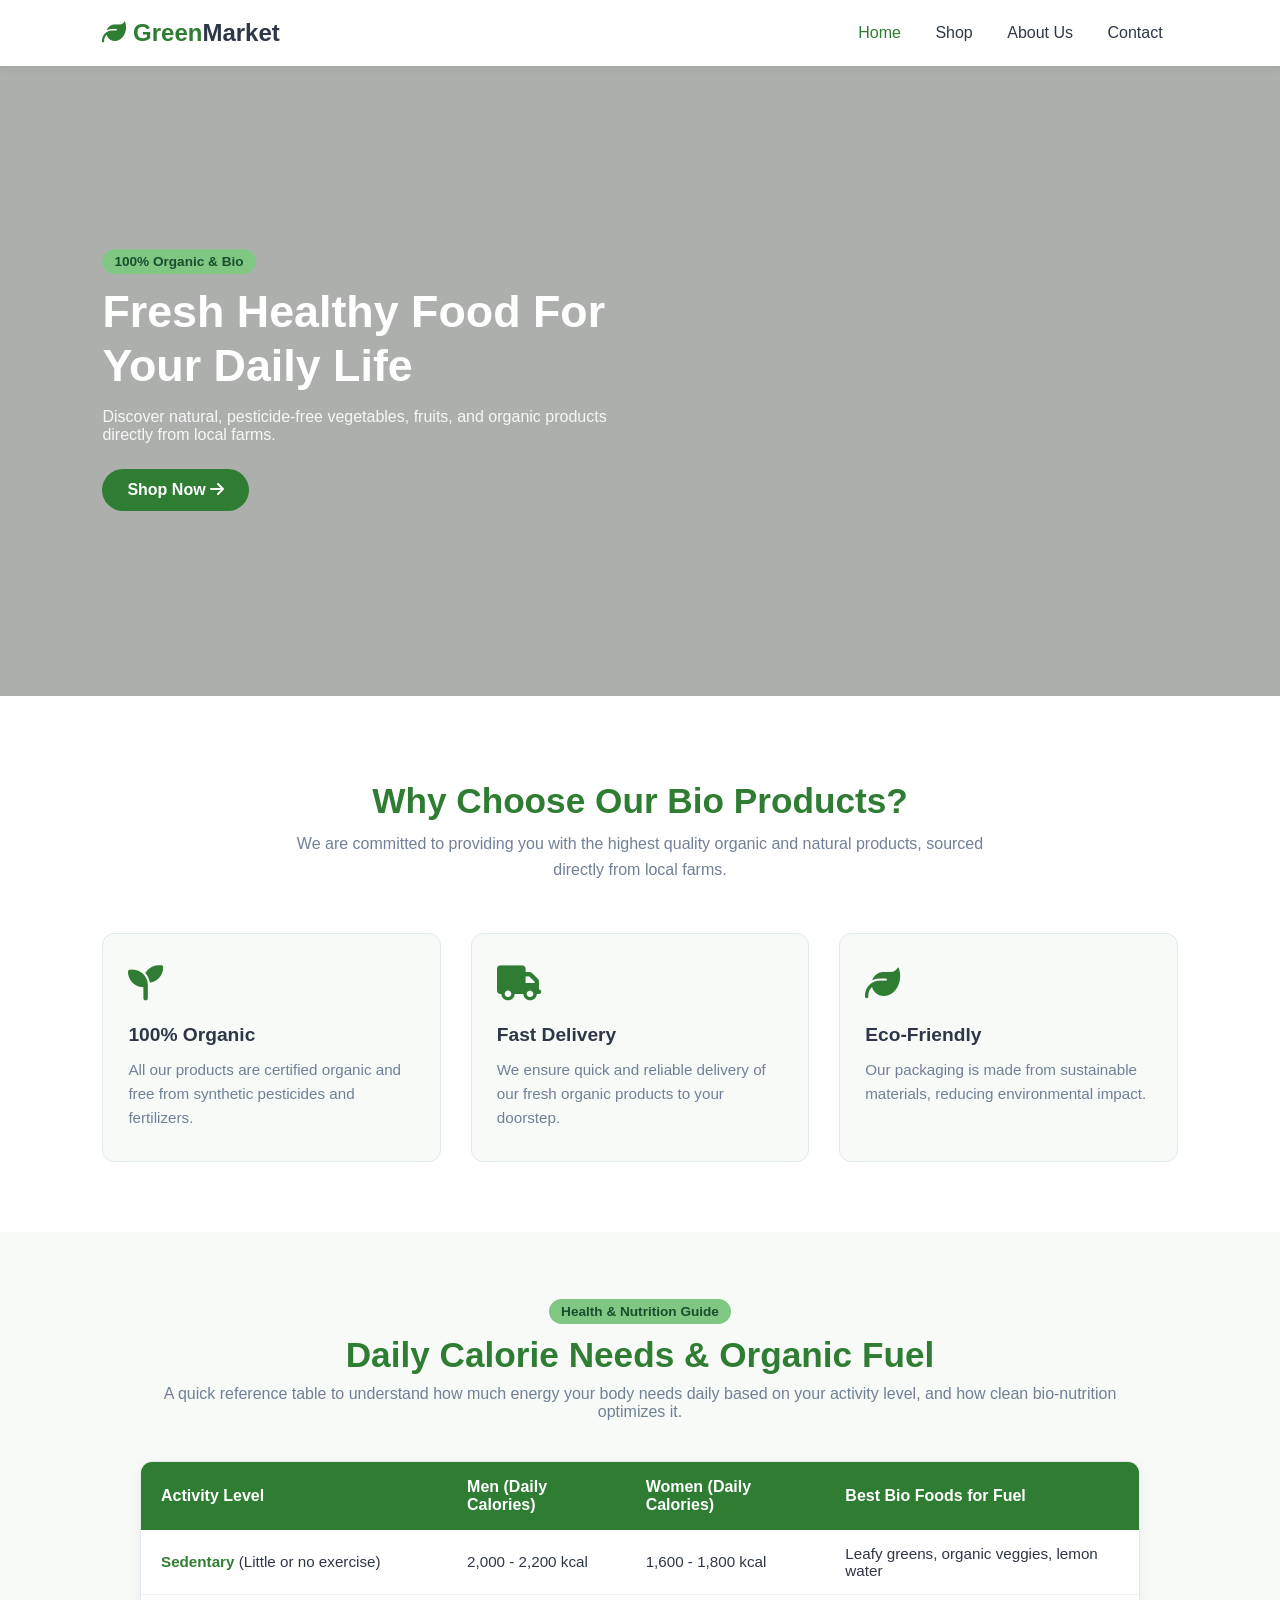
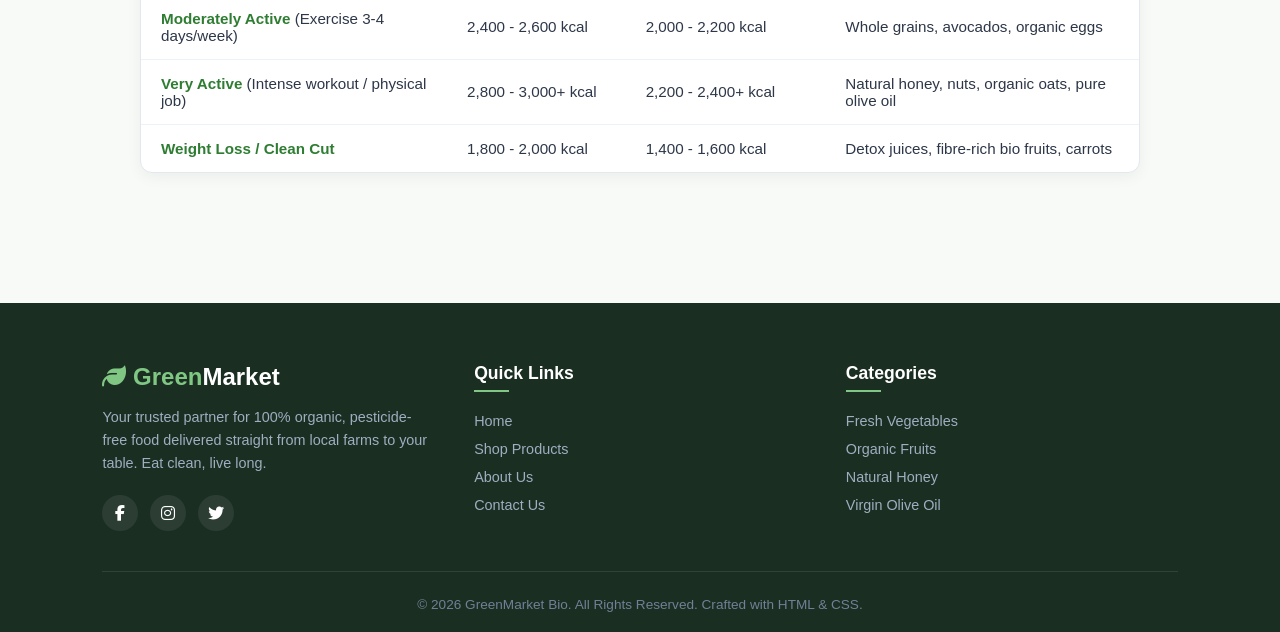
==== index.html @ e3e8498c "projet final" ====
<!doctype html>
<html lang="en">
  <head>
    <meta charset="UTF-8" />
    <meta name="viewport" content="width=device-width, initial-scale=1.0" />
    <title>GreenMarket - Bio & Organic Shop</title>
    <link rel="stylesheet" href="style.css" />
    <!-- FontAwesome for Icons -->
    <link
      rel="stylesheet"
      href="https://cdnjs.cloudflare.com/ajax/libs/font-awesome/6.4.0/css/all.min.css"
    />
  </head>
  <body>
    <!-- Navbar -->
    <header class="navbar">
      <div class="logo">
        <i class="fa-solid fa-leaf"></i> Green<span>Market</span>
      </div>
      <nav>
        <a href="index.html" class="active">Home</a>
        <a href="shop.html">Shop</a>
        <a href="index.html#about">About Us</a>
        <a href="contact.html">Contact</a>
      </nav>
    </header>

    <!-- Hero Section -->
    <section class="hero">
      <div class="hero-content">
        <span class="tag">100% Organic & Bio</span>
        <h1>Fresh Healthy Food For Your Daily Life</h1>
        <p>
          Discover natural, pesticide-free vegetables, fruits, and organic
          products directly from local farms.
        </p>
        <a href="shop.html" class="btn"
          >Shop Now <i class="fa-solid fa-arrow-right"></i
        ></a>
      </div>
    </section>

    <!-- Why Choose Us Section -->
    <section class="why-bio-section" id="about">
      <div class="why-bio-header">
        <h2>Why Choose Our Bio Products?</h2>
        <p>
          We are committed to providing you with the highest quality organic and
          natural products, sourced directly from local farms.
        </p>
      </div>

      <div class="why-bio-grid">
        <!-- Why Card 1 -->
        <div class="why-card">
          <div class="icon-box">
            <i class="fa-solid fa-seedling"></i>
          </div>
          <h3>100% Organic</h3>
          <p>
            All our products are certified organic and free from synthetic
            pesticides and fertilizers.
          </p>
        </div>

        <!-- Why Card 2 -->
        <div class="why-card">
          <div class="icon-box">
            <i class="fa-solid fa-truck"></i>
          </div>
          <h3>Fast Delivery</h3>
          <p>
            We ensure quick and reliable delivery of our fresh organic products
            to your doorstep.
          </p>
        </div>

        <!-- Why Card 3 -->
        <div class="why-card">
          <div class="icon-box">
            <i class="fa-solid fa-leaf"></i>
          </div>
          <h3>Eco-Friendly</h3>
          <p>
            Our packaging is made from sustainable materials, reducing
            environmental impact.
          </p>
        </div>
      </div>
    </section>

    <!-- Calorie & Nutrition Guide Section -->
    <section class="calorie-table-section">
      <div class="calorie-container">
        <div class="section-title">
          <span class="tag">Health & Nutrition Guide</span>
          <h2>Daily Calorie Needs & Organic Fuel</h2>
          <p>
            A quick reference table to understand how much energy your body
            needs daily based on your activity level, and how clean
            bio-nutrition optimizes it.
          </p>
        </div>

        <div class="table-wrapper">
          <table class="nutrition-table">
            <thead>
              <tr>
                <th>Activity Level</th>
                <th>Men (Daily Calories)</th>
                <th>Women (Daily Calories)</th>
                <th>Best Bio Foods for Fuel</th>
              </tr>
            </thead>
            <tbody>
              <tr>
                <td><strong>Sedentary</strong> (Little or no exercise)</td>
                <td>2,000 - 2,200 kcal</td>
                <td>1,600 - 1,800 kcal</td>
                <td>Leafy greens, organic veggies, lemon water</td>
              </tr>
              <tr>
                <td>
                  <strong>Moderately Active</strong> (Exercise 3-4 days/week)
                </td>
                <td>2,400 - 2,600 kcal</td>
                <td>2,000 - 2,200 kcal</td>
                <td>Whole grains, avocados, organic eggs</td>
              </tr>
              <tr>
                <td>
                  <strong>Very Active</strong> (Intense workout / physical job)
                </td>
                <td>2,800 - 3,000+ kcal</td>
                <td>2,200 - 2,400+ kcal</td>
                <td>Natural honey, nuts, organic oats, pure olive oil</td>
              </tr>
              <tr>
                <td><strong>Weight Loss / Clean Cut</strong></td>
                <td>1,800 - 2,000 kcal</td>
                <td>1,400 - 1,600 kcal</td>
                <td>Detox juices, fibre-rich bio fruits, carrots</td>
              </tr>
            </tbody>
          </table>
        </div>
      </div>
    </section>

    <!-- Professional Footer -->
    <footer class="footer" id="contact">
      <div class="footer-container">
        <!-- Col 1: About Brand -->
        <div class="footer-col">
          <div class="logo">
            <i class="fa-solid fa-leaf"></i> Green<span>Market</span>
          </div>
          <p>
            Your trusted partner for 100% organic, pesticide-free food delivered
            straight from local farms to your table. Eat clean, live long.
          </p>
          <div class="social-icons">
            <a href="#"><i class="fa-brands fa-facebook-f"></i></a>
            <a href="#"><i class="fa-brands fa-instagram"></i></a>
            <a href="#"><i class="fa-brands fa-twitter"></i></a>
          </div>
        </div>

        <!-- Col 2: Quick Links -->
        <div class="footer-col">
          <h3>Quick Links</h3>
          <ul>
            <li><a href="index.html">Home</a></li>
            <li><a href="shop.html">Shop Products</a></li>
            <li><a href="index.html#about">About Us</a></li>
            <li><a href="contact.html">Contact Us</a></li>
          </ul>
        </div>

        <!-- Col 3: Categories -->
        <div class="footer-col">
          <h3>Categories</h3>
          <ul>
            <li><a href="shop.html?cat=vegetables">Fresh Vegetables</a></li>
            <li><a href="shop.html?cat=fruits">Organic Fruits</a></li>
            <li><a href="shop.html?cat=honey-oils">Natural Honey</a></li>
            <li><a href="shop.html?cat=honey-oils">Virgin Olive Oil</a></li>
          </ul>
        </div>

      </div>

      <!-- Bottom Bar -->
      <div class="footer-bottom">
        <p>
          &copy; 2026 GreenMarket Bio. All Rights Reserved. Crafted with HTML &
          CSS.
        </p>
      </div>
    </footer>
</body>
</html>
---- style.css ----
:root {
  --primary: #2e7d32;
  --primary-hover: #1b5e20;
  --accent: #81c784;
  --bg: #f7faf7;
  --text: #2d3748;
  --card-bg: #ffffff;
}

* {
  margin: 0;
  padding: 0;
  box-sizing: border-box;
  font-family: "Segoe UI", Tahoma, Geneva, Verdana, sans-serif;
}

body {
  background-color: var(--bg);
  color: var(--text);
}

/* Navbar */
.navbar {
  display: flex;
  justify-content: space-between;
  align-items: center;
  padding: 1.2rem 8%;
  background: #ffffff;
  box-shadow: 0 2px 10px rgba(0, 0, 0, 0.05);
  position: sticky;
  top: 0;
  z-index: 100;
}

.logo {
  font-size: 1.5rem;
  font-weight: bold;
  color: var(--primary);
}

.logo span {
  color: var(--text);
}

.navbar nav a {
  margin: 0 15px;
  text-decoration: none;
  color: var(--text);
  font-weight: 500;
  transition: 0.3s;
}

.navbar nav a:hover,
.navbar nav a.active {
  color: var(--primary);
}

/* Hero Section */
.hero {
  background:
    linear-gradient(rgba(0, 0, 0, 0.3), rgba(0, 0, 0, 0.3)),
    url("https://images.unsplash.com/photo-1610832958506-aa56368176cf?auto=format&fit=crop&w=1200&q=80")
      center/cover;
  height: 70vh;
  display: flex;
  align-items: center;
  padding: 0 8%;
  color: white;
}

.hero-content {
  max-width: 550px;
}

.tag {
  background: var(--accent);
  color: #1a4d2e;
  padding: 5px 12px;
  border-radius: 20px;
  font-size: 0.85rem;
  font-weight: bold;
}

.hero h1 {
  font-size: 2.8rem;
  margin: 15px 0;
  line-height: 1.2;
}

.hero p {
  margin-bottom: 25px;
  opacity: 0.9;
}

.btn {
  display: inline-block;
  background: var(--primary);
  color: white;
  padding: 12px 25px;
  border-radius: 25px;
  text-decoration: none;
  font-weight: bold;
  transition: 0.3s;
}

.btn:hover {
  background: var(--primary-hover);
}

/* Products Section */
.products-section {
  padding: 60px 8%;
  text-align: center;
}

.products-section h2 {
  font-size: 2rem;
  color: var(--primary);
}

.subtitle {
  color: #718096;
  margin-bottom: 40px;
}

.products-grid {
  display: grid;
  grid-template-columns: repeat(auto-fit, minmax(250px, 1fr));
  gap: 30px;
}

.product-card {
  background: var(--card-bg);
  border-radius: 12px;
  padding: 20px;
  position: relative;
  box-shadow: 0 4px 15px rgba(0, 0, 0, 0.05);
  transition:
    transform 0.3s,
    box-shadow 0.3s;
}

.product-card:hover {
  transform: translateY(-5px);
  box-shadow: 0 8px 25px rgba(0, 0, 0, 0.1);
}

.badge-organic {
  position: absolute;
  top: 15px;
  left: 15px;
  background: var(--accent);
  color: #1a4d2e;
  font-size: 0.75rem;
  font-weight: bold;
  padding: 3px 8px;
  border-radius: 5px;
}

.img-box img {
  width: 100%;
  height: 180px;
  object-fit: cover;
  border-radius: 8px;
}

.card-body h3 {
  font-size: 1.1rem;
  margin: 15px 0 8px;
}

.price {
  font-size: 1.2rem;
  font-weight: bold;
  color: var(--primary);
  margin-bottom: 15px;
}

.price span {
  font-size: 0.85rem;
  color: #a0aec0;
}

.add-to-cart-btn {
  width: 100%;
  background: var(--bg);
  border: 1px solid var(--primary);
  color: var(--primary);
  padding: 10px;
  border-radius: 8px;
  font-weight: bold;
  cursor: pointer;
  transition: 0.3s;
}

.add-to-cart-btn:hover {
  background: var(--primary);
  color: white;
}

/* --- New Styles for Shop Page --- */

/* Page Header / Banner */
.page-header {
  background:
    linear-gradient(rgba(0, 0, 0, 0.4), rgba(0, 0, 0, 0.4)),
    url("https://images.unsplash.com/photo-1542838132-92c53300491e?auto=format&fit=crop&w=1200&q=80")
      center/cover;
  color: white;
  text-align: center;
  padding: 50px 20px;
}

.page-header h1 {
  font-size: 2.2rem;
  margin-bottom: 10px;
}

.page-header p a {
  color: var(--accent);
  text-decoration: none;
}

.page-header p span {
  color: #fff;
}

/* Main Shop Layout (Sidebar + Grid) */
.shop-container {
  display: flex;
  gap: 30px;
  padding: 50px 8%;
}

/* Sidebar Filters */
.shop-sidebar {
  flex: 1;
  background: white;
  padding: 25px;
  border-radius: 12px;
  box-shadow: 0 4px 15px rgba(0, 0, 0, 0.05);
  height: fit-content;
}

.filter-group {
  margin-bottom: 30px;
}

.filter-group:last-child {
  margin-bottom: 0;
}

.filter-group h3 {
  font-size: 1.1rem;
  color: var(--primary);
  margin-bottom: 15px;
  border-bottom: 2px solid var(--bg);
  padding-bottom: 8px;
}

.search-box {
  display: flex;
  border: 1px solid #cbd5e0;
  border-radius: 8px;
  overflow: hidden;
}

.search-box input {
  flex: 1;
  padding: 10px;
  border: none;
  outline: none;
}

.search-box button {
  background: var(--primary);
  color: white;
  border: none;
  padding: 0 15px;
  cursor: pointer;
}

.category-list {
  list-style: none;
}

.category-list li {
  margin-bottom: 10px;
}

.category-list li a {
  text-decoration: none;
  color: var(--text);
  display: flex;
  justify-content: space-between;
  transition: 0.3s;
}

.category-list li a:hover {
  color: var(--primary);
}

.price-filter input[type="range"] {
  width: 100%;
  accent-color: var(--primary);
  cursor: pointer;
}

.price-filter p {
  margin-top: 10px;
  font-size: 0.9rem;
  color: #718096;
}

.tags-container {
  display: flex;
  flex-wrap: wrap;
  gap: 8px;
}

.tag-item {
  background: var(--bg);
  border: 1px solid #cbd5e0;
  padding: 5px 10px;
  border-radius: 6px;
  font-size: 0.85rem;
  cursor: pointer;
  transition: 0.3s;
}

.tag-item:hover {
  background: var(--primary);
  color: white;
  border-color: var(--primary);
}

/* Shop Content Area */
.shop-content {
  flex: 3;
}

.shop-topbar {
  display: flex;
  justify-content: space-between;
  align-items: center;
  background: white;
  padding: 15px 20px;
  border-radius: 12px;
  margin-bottom: 30px;
  box-shadow: 0 4px 15px rgba(0, 0, 0, 0.05);
}

.shop-topbar p {
  color: #718096;
  font-size: 0.9rem;
}

.sort-box {
  display: flex;
  align-items: center;
  gap: 10px;
}

.sort-box select {
  padding: 8px 12px;
  border: 1px solid #cbd5e0;
  border-radius: 6px;
  outline: none;
  background: white;
  cursor: pointer;
}

/* Responsive (Mobile view) */
@media (max-width: 768px) {
  .shop-container {
    flex-direction: column;
  }
}
/* --- Why Bio Section Styles --- */
.why-bio-section {
  padding: 70px 8%;
  background: #ffffff;
  text-align: center;
}

.why-bio-header {
  max-width: 700px;
  margin: 0 auto 50px auto;
}

.why-bio-header h2 {
  font-size: 2.2rem;
  color: var(--primary);
  margin: 15px 0 10px;
}

.why-bio-header p {
  color: #718096;
  font-size: 1rem;
  line-height: 1.6;
}

.why-bio-grid {
  display: grid;
  grid-template-columns: repeat(auto-fit, minmax(280px, 1fr));
  gap: 30px;
}

.why-card {
  background: var(--bg);
  padding: 30px 25px;
  border-radius: 12px;
  border: 1px solid #e2e8f0;
  transition: 0.3s;
  text-align: left;
}

.why-card:hover {
  transform: translateY(-5px);
  box-shadow: 0 10px 25px rgba(0, 0, 0, 0.05);
  border-color: var(--accent);
}

.why-card .icon-box {
  font-size: 2.2rem;
  color: var(--primary);
  margin-bottom: 20px;
}

.why-card h3 {
  font-size: 1.2rem;
  margin-bottom: 12px;
  color: var(--text);
}

.why-card p {
  color: #718096;
  font-size: 0.95rem;
  line-height: 1.6;
}
/* --- Professional Footer Styles --- */
.footer {
  background: #1a2e22; /* Dark Greenish Theme */
  color: #e2e8f0;
  padding: 60px 8% 20px 8%;
  margin-top: 60px;
}

.footer-container {
  display: grid;
  grid-template-columns: repeat(auto-fit, minmax(220px, 1fr));
  gap: 40px;
  margin-bottom: 40px;
}

.footer-col .logo {
  color: var(--accent);
  font-size: 1.5rem;
  margin-bottom: 15px;
}

.footer-col .logo span {
  color: #ffffff;
}

.footer-col p {
  font-size: 0.9rem;
  line-height: 1.6;
  color: #a0aec0;
  margin-bottom: 20px;
}

.social-icons {
  display: flex;
  gap: 12px;
}

.social-icons a {
  display: flex;
  align-items: center;
  justify-content: center;
  width: 36px;
  height: 36px;
  background: rgba(255, 255, 255, 0.08);
  color: white;
  border-radius: 50%;
  text-decoration: none;
  transition: 0.3s;
}

.social-icons a:hover {
  background: var(--primary);
  transform: translateY(-3px);
}

.footer-col h3 {
  font-size: 1.1rem;
  color: #ffffff;
  margin-bottom: 20px;
  position: relative;
  padding-bottom: 8px;
}

.footer-col h3::after {
  content: "";
  position: absolute;
  left: 0;
  bottom: 0;
  width: 35px;
  height: 2px;
  background: var(--accent);
}

.footer-col ul {
  list-style: none;
}

.footer-col ul li {
  margin-bottom: 10px;
}

.footer-col ul li a {
  color: #a0aec0;
  text-decoration: none;
  font-size: 0.9rem;
  transition: 0.3s;
}

.footer-col ul li a:hover {
  color: var(--accent);
  padding-left: 5px;
}

.footer-bottom {
  text-align: center;
  padding-top: 25px;
  border-top: 1px solid rgba(255, 255, 255, 0.1);
  font-size: 0.85rem;
  color: #718096;
}
/* --- Nutrition & Calorie Table Styles --- */
.calorie-table-section {
  padding: 70px 8%;
  background: var(--bg);
  text-align: center;
}

.calorie-container {
  max-width: 1000px;
  margin: 0 auto;
}

.section-title {
  margin-bottom: 40px;
}

.section-title h2 {
  font-size: 2.2rem;
  color: var(--primary);
  margin: 15px 0 10px;
}

.section-title p {
  color: #718096;
  font-size: 1rem;
}

.table-wrapper {
  overflow-x: auto;
  background: white;
  border-radius: 12px;
  box-shadow: 0 4px 15px rgba(0, 0, 0, 0.05);
  border: 1px solid #e2e8f0;
}

.nutrition-table {
  width: 100%;
  border-collapse: collapse;
  text-align: left;
}

.nutrition-table th {
  background: var(--primary);
  color: white;
  padding: 16px 20px;
  font-size: 1rem;
  font-weight: 600;
}

.nutrition-table td {
  padding: 15px 20px;
  border-bottom: 1px solid #edf2f7;
  color: var(--text);
  font-size: 0.95rem;
}

.nutrition-table tr:last-child td {
  border-bottom: none;
}

.nutrition-table tbody tr:hover {
  background: #f7faf7;
}

.nutrition-table td strong {
  color: var(--primary);
}

/* --- Added: interactive features --- */
html { scroll-behavior: smooth; }
.why-bio-section, .footer { scroll-margin-top: 70px; }
.shop-topbar { scroll-margin-top: 90px; }
.products-grid { grid-template-columns: repeat(auto-fill, minmax(250px, 1fr)); }
.img-box { position: relative; height: 180px; border-radius: 8px; overflow: hidden; display: flex; align-items: center; justify-content: center; background: linear-gradient(135deg, #e8f5e9, #c8e6c9); color: var(--accent); font-size: 3rem; }
.img-box img { position: absolute; inset: 0; }
.no-results { grid-column: 1 / -1; text-align: center; color: #718096; padding: 40px 0; }
.category-list li a.active { color: var(--primary); font-weight: 700; }
.tag-item.active { background: var(--primary); color: #fff; border-color: var(--primary); }

/* Mobile navbar */
@media (max-width: 768px) {
  .navbar { flex-wrap: wrap; gap: 10px; padding: 1rem 5%; }
  .navbar nav { order: 3; width: 100%; text-align: center; }
  .navbar nav a { margin: 0 10px; }
  .hero h1 { font-size: 2rem; }
}

/* Hero entrance animation */
@keyframes rise { from { opacity: 0; transform: translateY(24px); } }
@media (prefers-reduced-motion: no-preference) {
  .hero-content > * { animation: rise 0.7s cubic-bezier(0.2, 0.7, 0.2, 1) both; }
  .hero-content > :nth-child(2) { animation-delay: 0.12s; }
  .hero-content > :nth-child(3) { animation-delay: 0.24s; }
  .hero-content > :nth-child(4) { animation-delay: 0.36s; }
}

.contact-logo {
  text-decoration: none;
}

.contact-section {
  width: min(680px, 84%);
  margin: 60px auto;
}

.contact-intro {
  margin-bottom: 28px;
  text-align: center;
}

.contact-intro h2 {
  margin: 18px 0 8px;
  color: var(--primary);
  font-size: 2rem;
}

.contact-intro p {
  color: #718096;
  line-height: 1.6;
}

.contact-form {
  display: grid;
  gap: 10px;
  padding: 30px;
  background: var(--card-bg);
  border: 1px solid #e2e8f0;
  border-radius: 12px;
  box-shadow: 0 4px 15px rgba(0, 0, 0, 0.05);
}

.contact-form label {
  margin-top: 8px;
  font-weight: 600;
}

.contact-form input,
.contact-form textarea {
  width: 100%;
  padding: 12px;
  border: 1px solid #cbd5e0;
  border-radius: 8px;
  color: var(--text);
  font-size: 1rem;
}

.contact-form input:focus,
.contact-form textarea:focus {
  outline: 2px solid var(--accent);
  border-color: var(--primary);
}

.contact-form textarea {
  resize: vertical;
}

.contact-form .btn {
  justify-self: start;
  margin-top: 10px;
  border: 0;
  cursor: pointer;
}

.form-status {
  color: var(--primary);
  line-height: 1.5;
}

@media (max-width: 600px) {
  .contact-section {
    width: 90%;
    margin: 40px auto;
  }

  .contact-form {
    padding: 22px;
  }
}
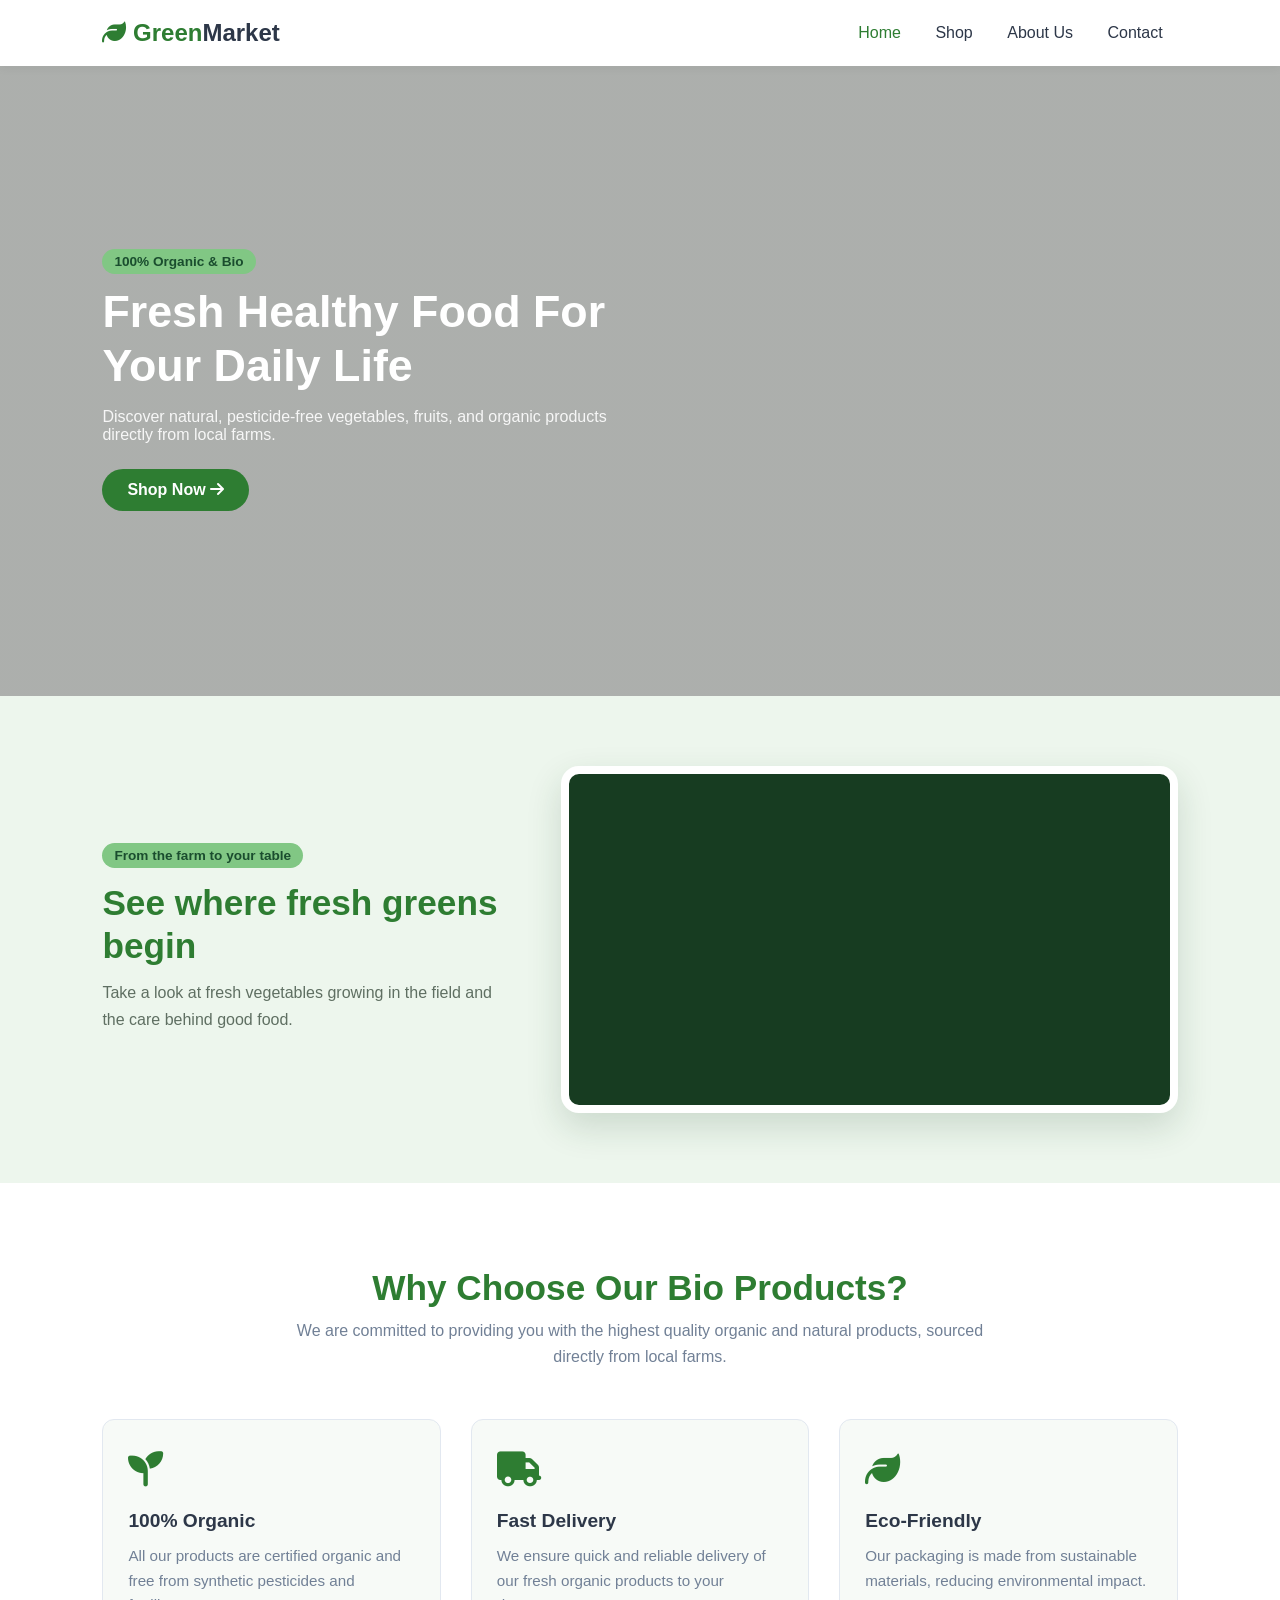
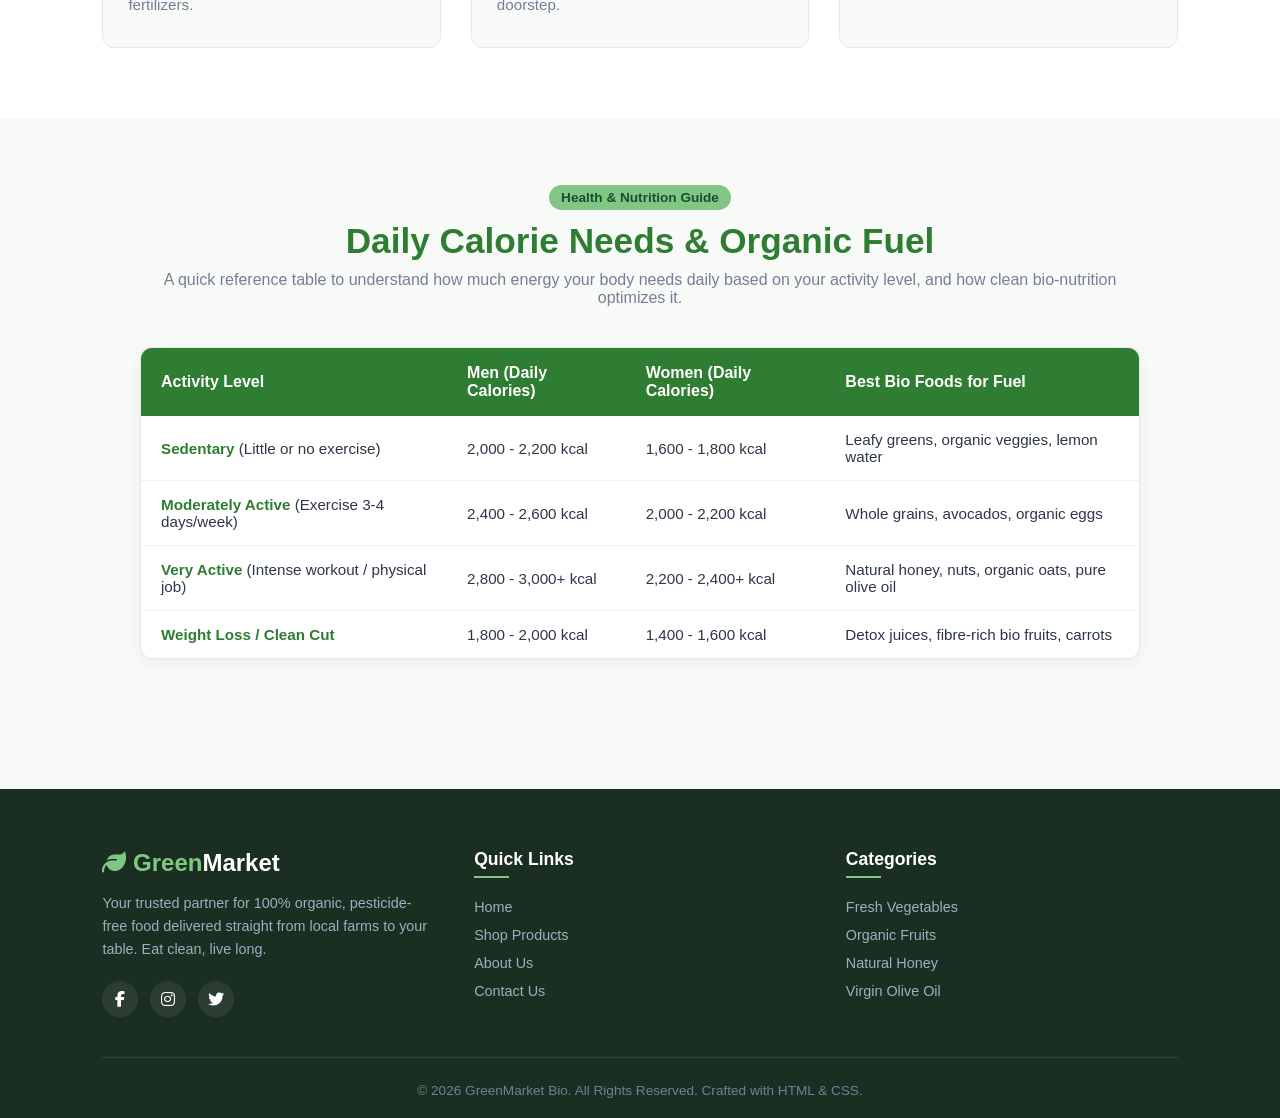
==== commit ecdfbe32: "add video section" ====
--- a/index.html
+++ b/index.html
@@ -40,6 +40,25 @@
       </div>
     </section>
 
+    <!-- Green farm video -->
+    <section class="farm-video-section" aria-labelledby="farm-video-title">
+      <div class="farm-video-copy">
+        <span class="tag">From the farm to your table</span>
+        <h2 id="farm-video-title">See where fresh greens begin</h2>
+        <p>Take a look at fresh vegetables growing in the field and the care behind good food.</p>
+      </div>
+      <div class="farm-video-frame">
+        <iframe
+          src="https://www.youtube-nocookie.com/embed/zh9d2vpB7WQ?controls=1&rel=0"
+          title="Leafy greens growing on a farm"
+          loading="lazy"
+          allow="accelerometer; autoplay; clipboard-write; encrypted-media; gyroscope; picture-in-picture; web-share"
+          referrerpolicy="strict-origin-when-cross-origin"
+          allowfullscreen
+        ></iframe>
+      </div>
+    </section>
+
     <!-- Why Choose Us Section -->
     <section class="why-bio-section" id="about">
       <div class="why-bio-header">
--- a/style.css
+++ b/style.css
@@ -105,6 +105,48 @@
 
 .btn:hover {
   background: var(--primary-hover);
+}
+
+/* Farm video section */
+.farm-video-section {
+  display: grid;
+  grid-template-columns: minmax(0, 0.8fr) minmax(0, 1.2fr);
+  align-items: center;
+  gap: 48px;
+  padding: 70px 8%;
+  background: #edf6ed;
+}
+
+.farm-video-copy {
+  max-width: 440px;
+}
+
+.farm-video-copy h2 {
+  margin: 18px 0 12px;
+  color: var(--primary);
+  font-size: 2.2rem;
+  line-height: 1.2;
+}
+
+.farm-video-copy p {
+  color: #5f6f62;
+  line-height: 1.7;
+}
+
+.farm-video-frame {
+  overflow: hidden;
+  aspect-ratio: 16 / 9;
+  background: #173c21;
+  border: 8px solid white;
+  border-radius: 18px;
+  box-shadow: 0 14px 35px rgba(25, 70, 35, 0.16);
+}
+
+.farm-video-frame iframe {
+  display: block;
+  width: 100%;
+  height: 100%;
+  border: 0;
 }
 
 /* Products Section */
@@ -623,6 +665,8 @@
   .navbar nav { order: 3; width: 100%; text-align: center; }
   .navbar nav a { margin: 0 10px; }
   .hero h1 { font-size: 2rem; }
+  .farm-video-section { grid-template-columns: 1fr; gap: 28px; padding: 55px 6%; }
+  .farm-video-copy h2 { font-size: 1.9rem; }
 }
 
 /* Hero entrance animation */
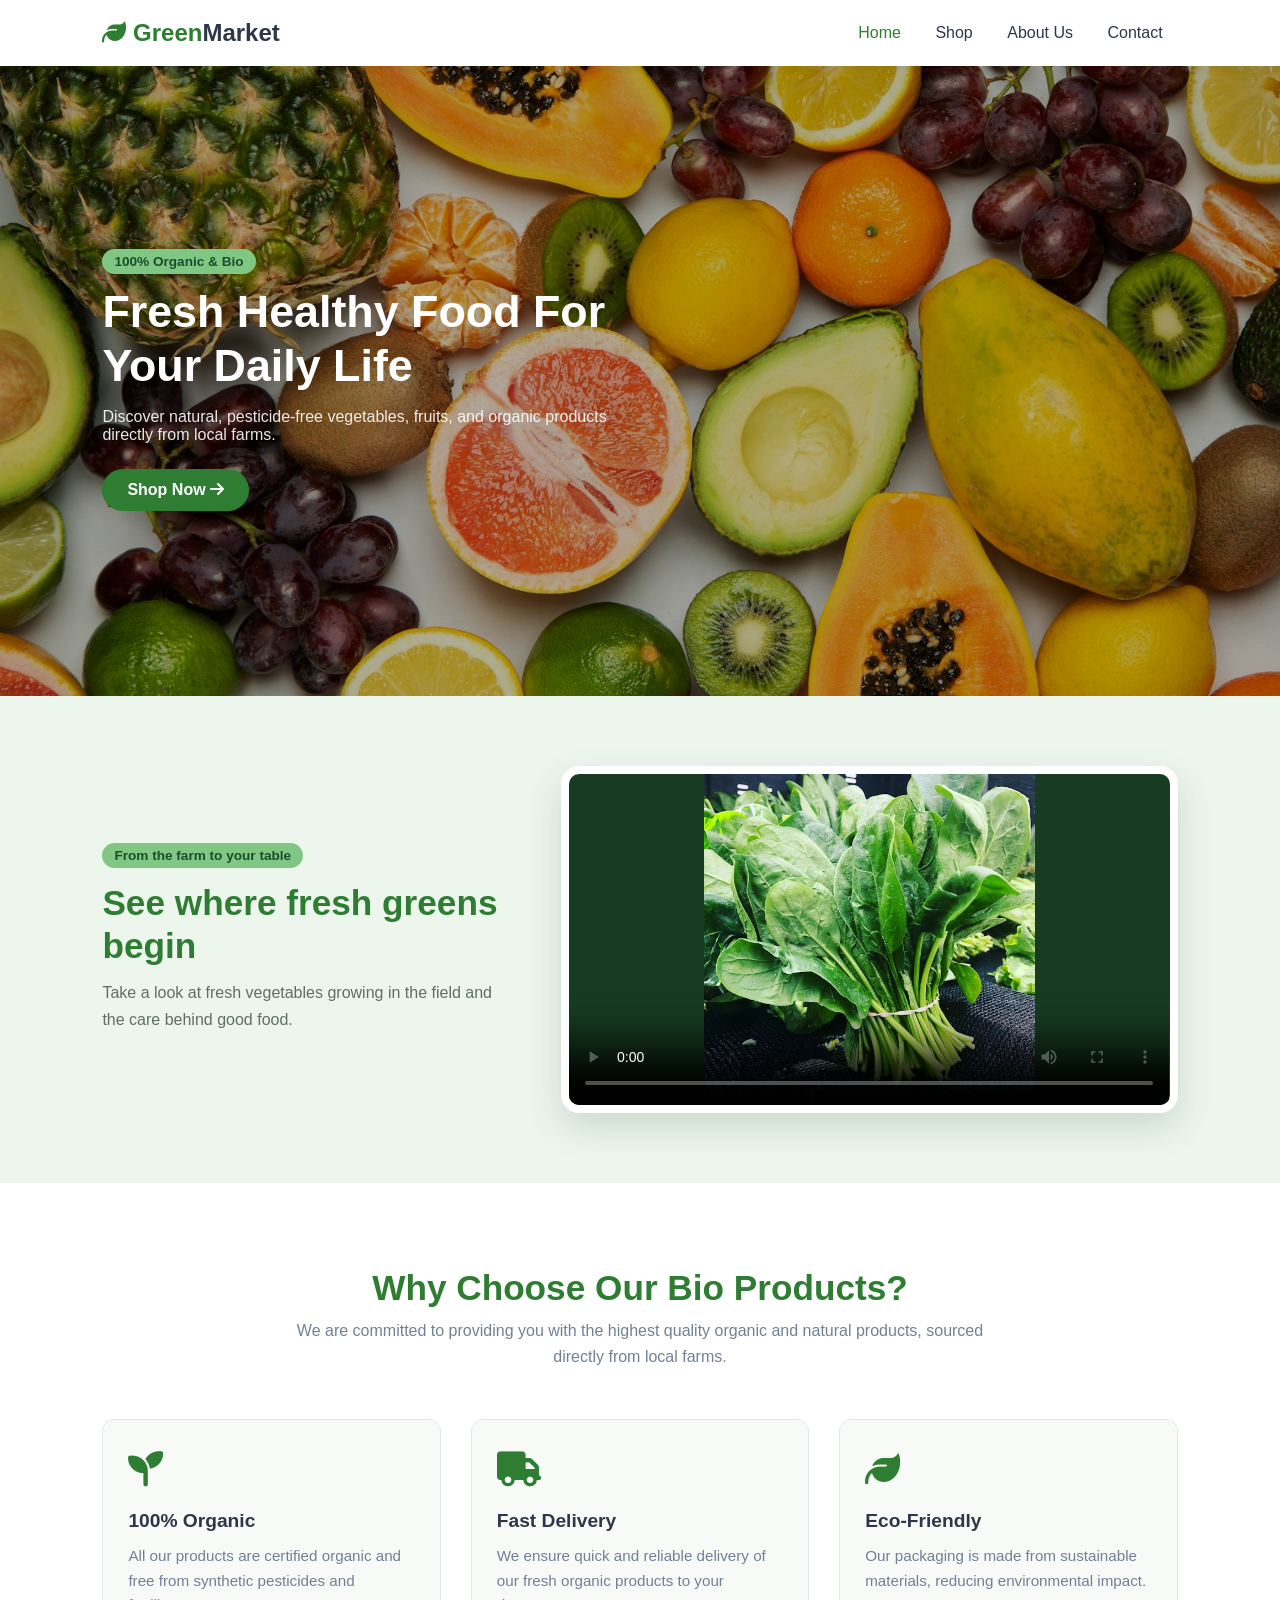
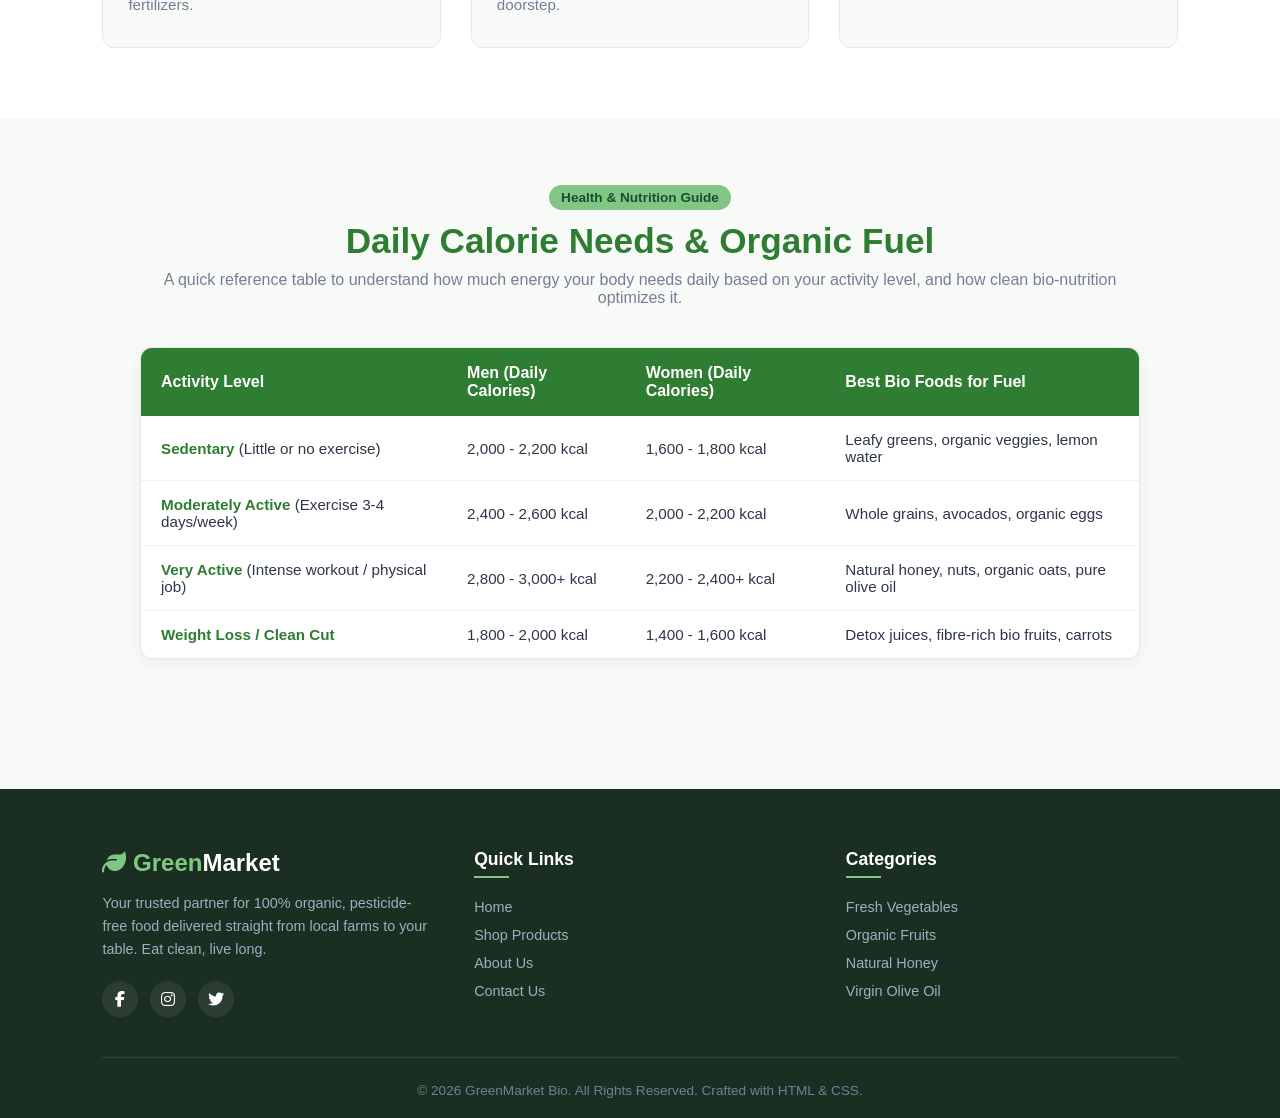
==== commit 892b6e9f: "add image & media locale" ====
--- a/index.html
+++ b/index.html
@@ -48,14 +48,10 @@
         <p>Take a look at fresh vegetables growing in the field and the care behind good food.</p>
       </div>
       <div class="farm-video-frame">
-        <iframe
-          src="https://www.youtube-nocookie.com/embed/zh9d2vpB7WQ?controls=1&rel=0"
-          title="Leafy greens growing on a farm"
-          loading="lazy"
-          allow="accelerometer; autoplay; clipboard-write; encrypted-media; gyroscope; picture-in-picture; web-share"
-          referrerpolicy="strict-origin-when-cross-origin"
-          allowfullscreen
-        ></iframe>
+        <video controls preload="metadata" poster="image/spinach.jpg" aria-label="Farm worker caring for leafy green vegetables">
+          <source src="media/farm-greens.mp4" type="video/mp4" />
+          Your browser does not support HTML video.
+        </video>
       </div>
     </section>
 
--- a/style.css
+++ b/style.css
@@ -59,7 +59,7 @@
 .hero {
   background:
     linear-gradient(rgba(0, 0, 0, 0.3), rgba(0, 0, 0, 0.3)),
-    url("https://images.unsplash.com/photo-1610832958506-aa56368176cf?auto=format&fit=crop&w=1200&q=80")
+    url("image/hero-produce.jpg")
       center/cover;
   height: 70vh;
   display: flex;
@@ -142,7 +142,7 @@
   box-shadow: 0 14px 35px rgba(25, 70, 35, 0.16);
 }
 
-.farm-video-frame iframe {
+.farm-video-frame video {
   display: block;
   width: 100%;
   height: 100%;
@@ -246,7 +246,7 @@
 .page-header {
   background:
     linear-gradient(rgba(0, 0, 0, 0.4), rgba(0, 0, 0, 0.4)),
-    url("https://images.unsplash.com/photo-1542838132-92c53300491e?auto=format&fit=crop&w=1200&q=80")
+    url("image/shop-banner.jpg")
       center/cover;
   color: white;
   text-align: center;
@@ -734,6 +734,18 @@
   border-color: var(--primary);
 }
 
+.contact-form input.field-invalid,
+.contact-form textarea.field-invalid {
+  border: 2px solid #d32f2f;
+  background-color: #fff5f5;
+}
+
+.contact-form input.field-valid,
+.contact-form textarea.field-valid {
+  border: 2px solid #2e7d32;
+  background-color: #f3fbf3;
+}
+
 .contact-form textarea {
   resize: vertical;
 }
